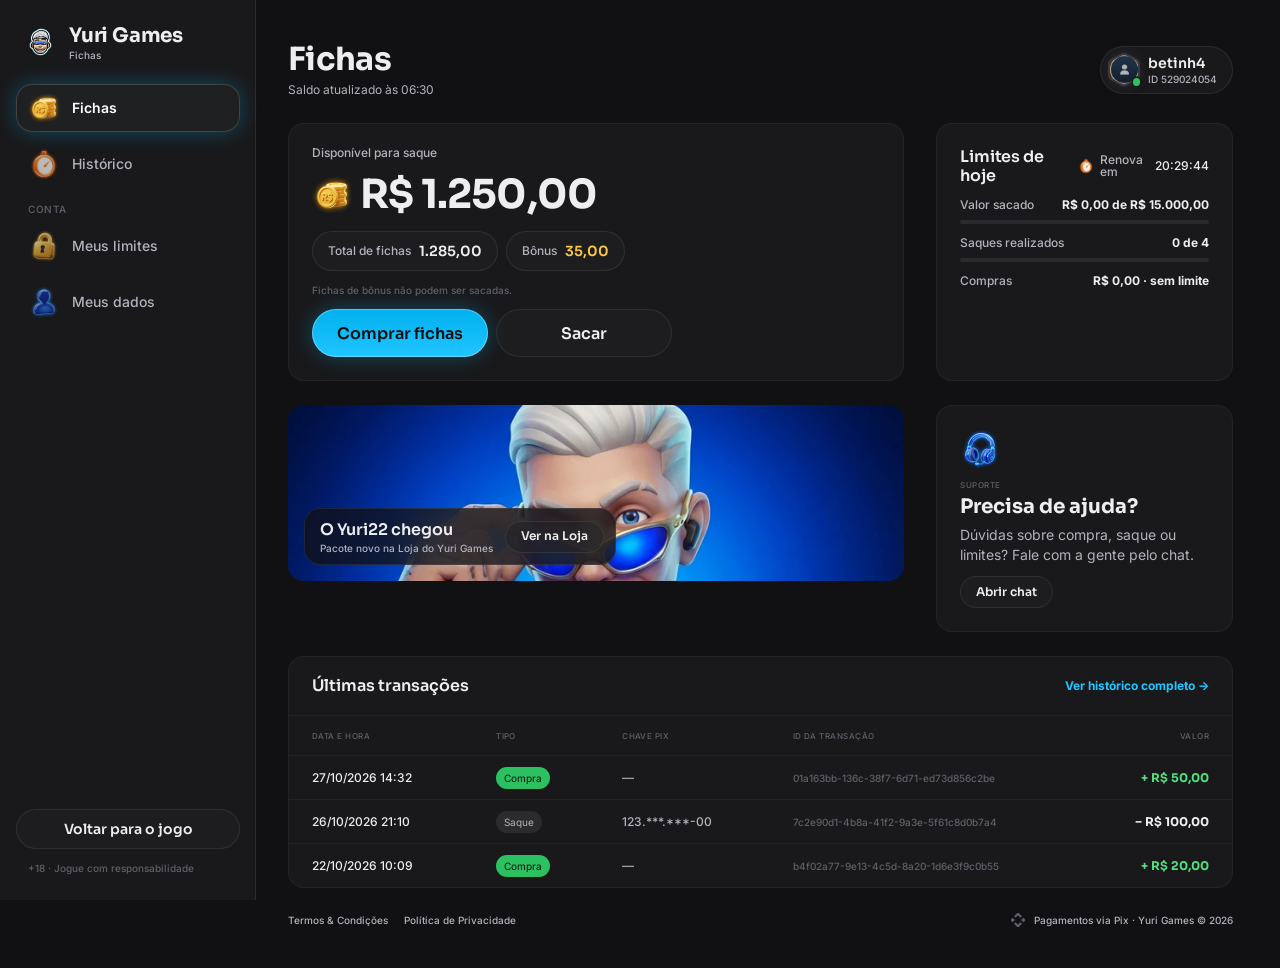
==== fichas/index.html @ 7af2cb3a "Yuri Games · protótipo navegável gerado a partir do EstrelaGames (cores, logo, verso, Yuri22, mesas " ====
<!doctype html>
<html lang="pt-BR">
<head>
<meta charset="utf-8">
<meta name="viewport" content="width=device-width, initial-scale=1, viewport-fit=cover">
<meta name="robots" content="noindex, nofollow">
<meta name="theme-color" content="#111113">
<title>Fichas · Yuri Games</title>
<link rel="icon" href="../assets/ui/logo_icon.webp">
<link rel="preconnect" href="https://fonts.googleapis.com">
<link rel="preconnect" href="https://fonts.gstatic.com" crossorigin>
<link rel="stylesheet" href="https://fonts.googleapis.com/css2?family=Inter:wght@400;500;600;700&family=Sora:wght@600;700;800&display=swap">
<link rel="stylesheet" href="../css/tokens.css?v=20261027h">
<link rel="stylesheet" href="../css/ui.css?v=20261027h">
<link rel="stylesheet" href="fichas.css?v=20261027h">
</head>
<body>
<svg width="0" height="0" style="position:absolute" aria-hidden="true">
  <defs><clipPath id="hexclip" clipPathUnits="objectBoundingBox"><path id="hexpath" d=""/></clipPath></defs>
  <symbol id="i-chev-l-light" viewBox="0 0 320 512"><path d="M20.7 267.3c-6.2-6.2-6.2-16.4 0-22.6l192-192c6.2-6.2 16.4-6.2 22.6 0s6.2 16.4 0 22.6L54.6 256 235.3 436.7c6.2 6.2 6.2 16.4 0 22.6s-16.4 6.2-22.6 0l-192-192z"/></symbol>
  <symbol id="i-x" viewBox="0 0 384 512"><path d="M324.5 411.1c6.2 6.2 16.4 6.2 22.6 0s6.2-16.4 0-22.6L214.6 256 347.1 123.5c6.2-6.2 6.2-16.4 0-22.6s-16.4-6.2-22.6 0L192 233.4 59.5 100.9c-6.2-6.2-16.4-6.2-22.6 0s-6.2 16.4 0 22.6L169.4 256 36.9 388.5c-6.2 6.2-6.2 16.4 0 22.6s16.4 6.2 22.6 0L192 278.6 324.5 411.1z"/></symbol>
  <symbol id="i-check" viewBox="0 0 448 512"><path d="M438.6 105.4c12.5 12.5 12.5 32.8 0 45.3l-256 256c-12.5 12.5-32.8 12.5-45.3 0l-128-128c-12.5-12.5-12.5-32.8 0-45.3s32.8-12.5 45.3 0L160 338.7 393.4 105.4c12.5-12.5 32.8-12.5 45.3 0z"/></symbol>
  <symbol id="i-copy" viewBox="0 0 448 512"><path d="M208 0H332.1c12.7 0 24.9 5.1 33.9 14.1l67.9 67.9c9 9 14.1 21.2 14.1 33.9V336c0 26.5-21.5 48-48 48H208c-26.5 0-48-21.5-48-48V48c0-26.5 21.5-48 48-48zM48 128h80v64H64V448H256V416h64v48c0 26.5-21.5 48-48 48H48c-26.5 0-48-21.5-48-48V176c0-26.5 21.5-48 48-48z"/></symbol>
  <symbol id="i-pix" viewBox="0 0 24 24"><path d="M6.1 6.3 10.1 2.3a2.7 2.7 0 0 1 3.8 0l4 4-2.3 2.3-2.9-2.9a1 1 0 0 0-1.4 0L8.4 8.6 6.1 6.3zm11.8 11.4-4 4a2.7 2.7 0 0 1-3.8 0l-4-4 2.3-2.3 2.9 2.9a1 1 0 0 0 1.4 0l2.9-2.9 2.3 2.3zM2.3 10.1l1.6-1.6L7.4 12l-3.5 3.5-1.6-1.6a2.7 2.7 0 0 1 0-3.8zm19.4 0a2.7 2.7 0 0 1 0 3.8l-1.6 1.6-3.5-3.5 3.5-3.5 1.6 1.6z"/></symbol>
</svg>

<div class="fx">
  <aside class="side" id="side" aria-label="Menu"></aside>
  <div class="main">
    <header class="mtop" id="mtop"></header>
    <main class="page" id="page"></main>
    <footer class="foot" id="foot"></footer>
  </div>
</div>
<div class="veil" id="veil" hidden><section class="drawer" id="drawer" role="dialog" aria-modal="true"></section></div>
<div class="toast" id="toast"><span class="hint-pill" id="toastTxt"></span></div>

<script src="fichas.js?v=20261027h"></script>
</body>
</html>
---- css/tokens.css ----
/* Yuri Games · tokens do DS EstrelaGames (Rjx31bgpOt4m1U8DVKyWtd · modo Yuri Games), valores resolvidos 1:1 */
:root{
  color-scheme: dark;
  /* background */
  --bg-default:#111113; --bg-subtle:#19191b; --bg-strong:#222325; --bg-raised:#292a2e; --bg-inset:#010101; --bg-highlight:#ffffff14; --bg-chrome:#19191b; --bg-divider:#292a2e; --bg-band:#00000052;
  --bga-default-50:#11111380; --bga-default-75:#111113bf; --bga-subtle-50:#19191b80; --bga-subtle-75:#19191bbf;
  --bga-strong-25:#22232540; --bga-strong-50:#22232580; --bga-strong-75:#222325bf;
  --bga-secondary-16:#21c5ff29; --bga-secondary-32:#21c5ff52; --bga-accent-12:#ffc8411f;
  /* border */
  --border-muted:#ffffff14; --border-default:#222325; --border-strong:#393a40; --border-focus:#00b1ef;
  --border-hl-top:#ffffff29; --border-gold-top:#b6e9ffe5; --border-gold-bottom:#00b1ef5c;
  /* text */
  --text-default:#eeeef0; --text-muted:#b2b3bd; --text-link:#21c5ff; --text-subtle:#5f606a; --text-disabled:#46484f;
  --text-brand:#21c5ff; --text-success:#52de7e; --text-error:#ff6b6e; --text-prize:#ffc841;
  --text-on-color:#ffffff; --text-on-color-muted:#ffffffd9; --text-on-color-subtle:#ffffffb2; --text-on-light:#111113;
  /* system */
  --sys-info:#03bcfb; --sys-success:#2cc160; --sys-success-strong:#8cf0a9; --sys-warning:#ffbe2e; --sys-error:#ef4452;
  --sysa-success-25:#2cc16040; --sysa-error-25:#ef445240; --sysa-info-25:#3b74f540;
  --notification-error:#ef4452;
  /* effects */
  --hl-subtle:#ffffff29; --hl:#ffffff52; --hl-strong:#ffffff7a;
  --shadow-faint:#0000001f; --shadow-subtle:#0000003d; --shadow:#00000066; --shadow-strong:#00000080;
  --glow-info:#00b1ef52; --glow-accent:#ffbe2e52; --glow-success:#52de7ea3; --glow-gold:#21c5ff52; --glow-blue:#21c5ff; --glow-red:#ff6b6e;
  /* surfaces */
  --surface-card-top:#19191b; --surface-card-bottom:#111113; --surface-elevated-top:#292a2e; --surface-elevated-bottom:#19191b;
  /* buttons */
  --btn-primary-top:#00b1ef; --btn-primary-bg:#007cb1; --btn-secondary-border:#03bcfb;
  --btn-disabled-top:#292a2e; --btn-disabled-bg:#292a2e; --btn-disabled-text:#46484f;
  /* tabs */
  --tab-default-text:#b2b3bd; --tab-container:#222325; --input-border:#222325;
  --tab-padrao:#00b1ef; --tab-padrao-tint:#00b1ef3d; --tab-rosa:#e93d82; --tab-rosa-tint:#e93d823d;
  /* games */
  --game-truco:#e5484d; --game-paulista:#3b74f5; --game-cacheta:#8752f2; --game-tranca:#2cc160; --game-buraco:#1f9a4a;
  --game-poker:#0fa968; --game-sinuca:#2fa35a; --game-todos:#03bcfb; --game-domino:#14b8a6; --game-dama:#f76b15; --game-xadrez:#5b6cff;
  --game-paulista-tint:#3b74f53d; --game-truco-tint:#e5484d3d; --game-cacheta-tint:#8752f23d; --game-buraco-tint:#1f9a4a3d; --game-poker-tint:#0fa9683d; --game-sinuca-tint:#2fa35a3d;
  /* crew */
  --crew-engenheiro:#4fb3ff; --crew-comandante:#f5c542; --crew-piloto:#ff5a36; --crew-navegador:#e86bff; --crew-explorador:#4dffb8;
  --crew-bar:#ff9f43; --crew-reis:#34d399; --crew-nobru:#3d8bff; --crew-inhui:#ff4fb0;
  /* stake / table */
  --stake-padrao-top:#00547b; --stake-padrao-bottom:#002c43; --stake-iniciante-top:#1f9a4a; --stake-iniciante-bottom:#1f502c;
  --table-card-top:#1f5a4a; --table-card-bottom:#0f2e2a; --table-stake:#ffc841;
  --plus-bg:#52de7e; --plus-icon:#111113;
  /* cards */
  --card-face:#ffffff; --card-border:#9ea2a4; --suit-red:#c72c3d; --suit-black:#141922; --back-top:#006693; --back-bottom:#003856;
  /* seat timer */
  --seat-timer-track:#ffffff1f; --seat-timer:#03bcfb;
  /* type */
  --f-display:"Sora", "Inter", system-ui, sans-serif;
  --f-ui:"Inter", system-ui, -apple-system, sans-serif;
  --f-call:"Industry", "Sora", sans-serif;
  /* marca · Yuri Games (sobrescreve) */
  --back-top:#007cb1; --back-bottom:#081b24; --btn-primary-text:#111113; --btn-primary-bg:#21c5ff; --crew-nobru:#03BCFB; --crew-inhui:#03BCFB;
}
/* estilos de texto do DS */
.t-d3xl{font:700 64px/1.2 var(--f-display);letter-spacing:-.02em}
.t-d2xl{font:700 48px/1.2 var(--f-display);letter-spacing:-.02em}
.t-dxl{font:700 40px/1.2 var(--f-display);letter-spacing:-.02em}
.t-dl{font:700 32px/1.2 var(--f-display);letter-spacing:-.02em}
.t-dm{font:700 24px/1.2 var(--f-display);letter-spacing:-.01em}
.t-ds{font:700 20px/1.2 var(--f-display);letter-spacing:-.01em}
.t-dxs{font:600 16px/1.2 var(--f-display)}
.t-d2xs{font:600 14px/1.2 var(--f-display)}
.t-d3xs{font:600 12px/1.2 var(--f-display)}
.t-hm{font:700 20px/1.2 var(--f-ui)}
.t-ll{font:500 16px/1 var(--f-ui)} .t-lm{font:500 14px/1 var(--f-ui)} .t-ls{font:500 12px/1 var(--f-ui)} .t-lxs{font:500 10px/1 var(--f-ui)} .t-l2xs{font:500 8px/1 var(--f-ui)}
.t-link{font:700 12px/1.5 var(--f-ui)}
.t-p2xl{font:400 20px/1.5 var(--f-ui)} .t-pm{font:400 14px/1.5 var(--f-ui)} .t-ps{font:400 12px/1.5 var(--f-ui)}
---- css/ui.css ----
/* EstrelaGames · base + componentes do DS (Apple Gamer Style · Glass). Medidas 1:1 com o Figma (frame 375). */
*{box-sizing:border-box}
html,body{height:100%;margin:0}
body{background:#05080c;color:var(--text-default);font-family:var(--f-ui);-webkit-font-smoothing:antialiased;overflow:hidden;-webkit-text-size-adjust:100%}
button{font:inherit;color:inherit;border:0;background:none;padding:0;margin:0;cursor:pointer;-webkit-tap-highlight-color:transparent;text-align:inherit}
button:focus-visible,[role="button"]:focus-visible{outline:2px solid var(--border-focus);outline-offset:2px}
/* cards clicáveis são div[role=button]: o WebKit (iPhone) não estica os filhos de um <button> com flex */
[role="button"]{cursor:pointer;-webkit-tap-highlight-color:transparent;-webkit-user-select:none;user-select:none;outline:0}
input{font:inherit;color:inherit;border:0;background:none;outline:0;padding:0;margin:0;min-width:0}
img,video{display:block;max-width:100%;user-select:none;-webkit-user-drag:none}
svg{display:block}
[hidden]{display:none!important}
.ic{flex:none;object-fit:contain;pointer-events:none}

/* ---------- aparelho ---------- */
.stage-wrap{position:fixed;inset:0;display:flex;align-items:center;justify-content:center}
.phone{position:relative;width:375px;height:812px;background:var(--bg-subtle);overflow:hidden;border-radius:48px;box-shadow:0 0 0 10px #0c1016,0 0 0 11px #2a3340,0 40px 80px rgba(0,0,0,.6);transform-origin:center;display:flex;flex-direction:column}
.status{position:relative;flex:none;height:44px;display:flex;align-items:center;justify-content:space-between;padding:0 26px 0 32px;font:600 15px/1 var(--f-ui);background:var(--bg-subtle);z-index:60;pointer-events:none}
.status .island{position:absolute;left:50%;top:10px;width:118px;height:32px;margin-left:-59px;border-radius:20px;background:#000}
.status .icons{display:flex;gap:6px;align-items:center}
.app{position:relative;flex:1;min-height:0;overflow:hidden}
@media (max-width:520px){
  .phone{width:100vw;height:100vh;height:100dvh;border-radius:0;box-shadow:none;transform:none!important}
  .status{display:none}
  .app{padding-top:env(safe-area-inset-top,0px)}
}
.scr{position:absolute;inset:0;display:flex;flex-direction:column;background:var(--bg-subtle);overflow:hidden}
.app>.scr{top:env(safe-area-inset-top,0px)}
@media (min-width:521px){.app>.scr{top:0}}
.scroll{flex:1;min-height:0;overflow-y:auto;overflow-x:hidden;-webkit-overflow-scrolling:touch;scrollbar-width:none;overscroll-behavior:contain}
.scroll::-webkit-scrollbar,.hscroll::-webkit-scrollbar{display:none}
/* linha com rolagem lateral: sem clip, sangra até a borda da tela (regra Oct 26) */
.hscroll{display:flex;overflow-x:auto;overflow-y:visible;scrollbar-width:none;margin:0 -8px;padding:0 8px;scroll-padding:0 8px;-webkit-overflow-scrolling:touch}

/* ---------- ícones 3D ---------- */
.i16{width:16px;height:16px}.i20{width:20px;height:20px}.i24{width:24px;height:24px}.i28{width:28px;height:28px}.i32{width:32px;height:32px}.i36{width:36px;height:36px}.i40{width:40px;height:40px}.i48{width:48px;height:48px}

/* ---------- header-game (Mobile · Glass) ---------- */
.hdr{position:relative;flex:none;height:64px;display:flex;align-items:center;gap:4px;padding:8px 12px;background:var(--bg-subtle);overflow:hidden;z-index:20}
.hdr::before{content:"";position:absolute;left:48px;top:-70px;width:280px;height:140px;border-radius:50%;background:var(--glow-blue);filter:blur(60px);opacity:.15;pointer-events:none}
.hdr .side{position:relative;flex:1;min-width:0;display:flex;align-items:center;gap:4px}
.hdr .logo{width:24px;height:36px;display:grid;place-items:center;flex:none}
.hdr .logo img{width:25px;height:24px}
.cpill{flex:1;min-width:0;height:34px;display:flex;align-items:center;gap:2px;padding:4px;border-radius:999px;background:linear-gradient(90deg,#52de7e1a,#22232506),var(--bga-strong-50);box-shadow:inset 0 0 0 1px var(--border-muted);overflow:hidden}
.cpill.bonus{padding:4px 8px 4px 4px;background:linear-gradient(90deg,#22232506,#ffc8411a),var(--bga-strong-50)}
.cpill .ic{width:24px;height:24px}
.cpill .t{flex:1;min-width:0;display:flex;flex-direction:column;gap:2px;text-align:left}
.cpill .t small{font:500 8px/1 var(--f-ui);color:var(--text-muted)}
.cpill .t b{font:700 12px/10px var(--f-ui);color:var(--text-default);white-space:nowrap;overflow:hidden;text-overflow:ellipsis}
.cpill.bonus .t b{color:var(--text-prize)}
.cpill .plus{width:20px;height:20px;border-radius:10px;background:var(--plus-bg);display:grid;place-items:center;flex:none}
.cpill .plus svg{width:12px;height:12px;fill:var(--plus-icon)}
.hbell{position:relative;width:36px;height:36px;border-radius:18px;background:var(--bga-strong-50);box-shadow:inset 0 0 0 1px var(--border-muted);display:grid;place-items:center;flex:none}
.hbell .ic{width:28px;height:28px}
.hbell i{position:absolute;left:28px;top:0;width:8px;height:8px;border-radius:50%;background:var(--notification-error)}
.hbell i[hidden]{display:none}

/* ---------- header-avatar (hexágono com borda da tripulação) ---------- */
.hav{position:relative;display:inline-block;flex:none;width:var(--w,44px);height:var(--h,48px)}
.hav .gl{position:absolute;left:-4.5%;top:0;width:109%;aspect-ratio:1;border-radius:50%;background:var(--cc);filter:blur(calc(var(--w,44px) * .16));opacity:.45;pointer-events:none}
.hav .hx{position:absolute;inset:0;-webkit-clip-path:url(#hexclip);clip-path:url(#hexclip);background:var(--cc)}
.hav .hx img{position:absolute;inset:2px;width:calc(100% - 4px);height:calc(100% - 4px);object-fit:cover;object-position:center top;-webkit-clip-path:url(#hexclip);clip-path:url(#hexclip);background:var(--bg-raised)}
.hav .on{position:absolute;left:77%;top:75%;width:23%;aspect-ratio:1;border-radius:50%;background:var(--sys-success);box-shadow:0 0 0 1.5px var(--bg-subtle)}
.hav.xs{--w:24px;--h:26px}.hav.s{--w:32px;--h:35px}.hav.m{--w:44px;--h:48px}.hav.l{--w:56px;--h:60px}
.hav.xs .hx img,.hav.s .hx img{inset:1.5px;width:calc(100% - 3px);height:calc(100% - 3px)}
.hav.empty{height:var(--w)}
.hav.empty .av0{position:absolute;inset:4.5%;width:91%;height:91%}
.hav.empty .add{position:absolute;left:63.6%;top:63.6%;width:27.3%;height:27.3%;border-radius:50%;background:var(--plus-bg);box-shadow:0 0 0 1.2px var(--bg-subtle);display:grid;place-items:center}
.hav.empty .add svg{width:58%;height:58%;fill:var(--plus-icon)}

/* ---------- avatar circular (avatar-estrela-games) ---------- */
.av{position:relative;display:inline-block;vertical-align:middle;flex:none;width:var(--s,48px);height:var(--s,48px);border-radius:50%;background:linear-gradient(180deg,var(--surface-elevated-top),var(--surface-elevated-bottom));box-shadow:inset 0 0 0 var(--bw,2px) #ffffff29}
.av img{position:absolute;inset:var(--bw,2px);width:calc(100% - 2*var(--bw,2px));height:calc(100% - 2*var(--bw,2px));border-radius:50%;object-fit:cover;object-position:center top}
.av.s{--s:32px;--bw:1px}.av.m{--s:48px;--bw:2px}.av.l{--s:80px;--bw:3px}.av.xl{--s:120px;--bw:4px}
.av .lvl{position:absolute;left:50%;bottom:-4px;transform:translateX(-50%);padding:1px 6px;border-radius:999px;background:var(--bg-raised);box-shadow:0 0 0 2px var(--bg-default);font:600 12px/14px var(--f-display);white-space:nowrap}
.av.empty .ph{position:absolute;inset:25%;width:50%;height:50%;fill:#ffffff52}
.av .addb{position:absolute;left:63.3%;top:63.3%;width:36.7%;height:36.7%;border-radius:50%;background:var(--plus-bg);display:grid;place-items:center;box-shadow:0 0 0 3px var(--bg-subtle)}
.av .addb svg{width:50%;height:50%;fill:#fff}

/* ---------- navbar-glass ---------- */
.nav{position:absolute;left:16px;right:16px;bottom:calc(12px + env(safe-area-inset-bottom,0px));height:64px;display:flex;align-items:stretch;padding:4px;border-radius:24px;background:var(--bga-strong-75);box-shadow:inset 0 0 0 1px var(--border-muted);-webkit-backdrop-filter:blur(24px);backdrop-filter:blur(24px);z-index:30}
.nav>button{position:relative;flex:1;min-width:0;display:flex;flex-direction:column;align-items:center;justify-content:center;border-radius:20px}
.nav>button .ic{width:32px;height:32px;opacity:.75}
.nav>button>span{font:500 10px/1 var(--f-ui);color:var(--text-subtle);white-space:nowrap}
.nav>button.on{flex:none;width:104px;justify-content:flex-end;gap:2px;padding-bottom:6px;background:var(--bga-secondary-16);box-shadow:inset 0 0 0 1px var(--hl-subtle),0 0 20px var(--glow-info)}
.nav>button.on .ic{position:absolute;left:28px;top:-14px;width:48px;height:48px;opacity:1}
.nav>button.on .lr{width:100%;display:flex;align-items:center;justify-content:space-between;padding:0 8px}
.nav>button.on .lr span{font:500 10px/1 var(--f-ui);color:var(--text-on-color)}
.nav .lr i{width:16px;height:16px;display:grid;place-items:center}
.nav .lr svg{width:10px;height:16px;fill:var(--text-on-color)}

/* ---------- game-block ---------- */
.gb{position:relative;flex:none;width:72px;height:64px;border-radius:16px;display:flex;flex-direction:column;align-items:center;justify-content:center;padding:4px 0;background:var(--tab-container);box-shadow:inset 0 0 0 1px var(--hl);font:500 10px/1 var(--f-ui);color:var(--text-on-color);white-space:nowrap}
.gb .ic{width:40px;height:40px}
.gb.on{justify-content:flex-end;padding:0 0 6px;background:var(--gc);box-shadow:0 4px 12px var(--gs,transparent)}
.gb.on .ic{position:absolute;left:50%;top:-12px;width:60px;height:60px;margin-left:-30px}
.gb .lk{position:absolute;right:4px;top:4px;width:14px;height:14px;opacity:.8}
.gb.on .lk{display:none}
.games-row{gap:8px;padding-top:12px;margin-top:-12px}
.games-row .gb{width:72px}

/* ---------- tabs ---------- */
.tabs{display:flex;gap:2px;height:44px;padding:4px;border-radius:12px;background:var(--bg-raised);box-shadow:inset 0 0 0 1px var(--input-border)}
.tabs>button{position:relative;flex:1;min-width:0;height:34px;border-radius:8px;display:flex;align-items:center;justify-content:center;padding:8px 16px;font:500 12px/1 var(--f-ui);color:var(--tab-default-text);white-space:nowrap}
.tabs>button.on{background:var(--tc-tint);font:700 12px/18px var(--f-ui);color:var(--text-default)}
.tabs>button.on::after{content:"";position:absolute;left:50%;bottom:0;width:24px;height:3px;margin-left:-12px;border-radius:2px;background:var(--tc);box-shadow:0 0 8px var(--tc)}
.tabs>button .lk{font:500 9px/1 var(--f-ui);margin-left:4px;opacity:.7}
.tabs{--tc:var(--tab-padrao);--tc-tint:var(--tab-padrao-tint)}
.tabs.t-azul{--tc:var(--game-paulista);--tc-tint:var(--game-paulista-tint)}
.tabs.t-vermelha{--tc:var(--game-truco);--tc-tint:var(--game-truco-tint)}
.tabs.t-roxa{--tc:var(--game-cacheta);--tc-tint:var(--game-cacheta-tint)}
.tabs.t-verde{--tc:var(--game-buraco);--tc-tint:var(--game-buraco-tint)}
.tabs.t-rosa{--tc:var(--tab-rosa);--tc-tint:var(--tab-rosa-tint)}

/* ---------- button-glass ---------- */
.btn{display:inline-flex;align-items:center;justify-content:center;gap:8px;white-space:nowrap;transition:transform .12s,filter .12s;flex:none}
.btn:active{transform:scale(.97)}
.btn.l{height:48px;padding:0 24px;border-radius:24px;font:600 16px/1.2 var(--f-display)}
.btn.m{height:40px;padding:0 20px;border-radius:20px;font:600 14px/1.2 var(--f-display)}
.btn.s{height:32px;padding:0 16px;border-radius:16px;font:600 12px/1.2 var(--f-display)}
.btn.xl{height:56px;padding:0 24px;border-radius:28px;font:600 16px/1.2 var(--f-display)}
.btn.m44{height:44px;border-radius:22px}
.btn.pri{background:linear-gradient(180deg,var(--btn-primary-top),var(--btn-primary-bg));box-shadow:inset 0 0 0 1px var(--hl),0 0 20px var(--glow-info);color:var(--btn-primary-text)}
.btn.sec{background:var(--bga-strong-50);box-shadow:inset 0 0 0 1px var(--border-muted);color:var(--text-default)}
.btn:disabled,.btn.dis{background:var(--btn-disabled-bg);box-shadow:none;color:var(--btn-disabled-text);pointer-events:none}
.btn.danger-txt{background:none;box-shadow:none;color:var(--text-error);font:500 14px/1 var(--f-ui)}
.btn.fill{flex:1;min-width:0}
.btn.wide{width:100%}
.btn .ic{width:20px;height:20px}

/* ---------- button-icon ---------- */
.bicon{width:40px;height:40px;border-radius:20px;display:grid;place-items:center;flex:none;background:var(--bga-strong-50);box-shadow:inset 0 0 0 1px var(--border-muted)}
.bicon .ic{width:24px;height:24px}
.bicon.s{width:32px;height:32px;border-radius:16px}.bicon.s .ic{width:20px;height:20px}
.bicon svg{width:14px;height:14px;fill:var(--text-default)}
.bicon.s28{width:28px;height:28px;border-radius:14px}.bicon.s28 svg{width:16px;height:16px}

/* ---------- tag ---------- */
.tag{display:inline-flex;align-items:center;gap:4px;padding:2px 8px;border-radius:999px;font:400 12px/18px var(--f-ui);white-space:nowrap;flex:none}
.tag.neutral{background:#ffffff14;color:var(--text-muted)}
.tag.gold{padding:3px 8px;background:#21c5ff29;color:#fff;box-shadow:inset 0 0 0 1px #b6e9ff8c}
.tag.success{background:var(--sys-success);color:var(--bg-default)}
.tag.danger{background:var(--sys-error);color:var(--text-default)}
.tag.info{background:var(--sys-info);color:var(--text-default)}
.tag.live{background:var(--sys-error);color:var(--text-default)}
.tag.beginner{background:var(--game-buraco);color:var(--text-default)}

/* ---------- section-title ---------- */
.stitle{display:flex;align-items:center;justify-content:space-between;gap:16px}
.stitle .tx{flex:1;min-width:0;display:flex;flex-direction:column;gap:2px}
.stitle b{font:700 20px/1.2 var(--f-display);letter-spacing:-.01em}
.stitle small{font:500 12px/1 var(--f-ui);color:var(--text-muted)}
.trow{display:flex;align-items:center;justify-content:space-between;gap:8px}
.trow b{font:600 14px/1.2 var(--f-display)}
.trow small{font:500 10px/1 var(--f-ui);color:var(--text-subtle)}

/* ---------- page-top ---------- */
.ptop{flex:none;display:flex;align-items:center;justify-content:space-between;gap:8px;padding:8px;min-height:45px}
.ptop .l{display:flex;align-items:center;gap:8px;min-width:0}
.ptop .back{width:28px;height:28px;border-radius:14px;display:grid;place-items:center;background:var(--bga-strong-50);box-shadow:inset 0 0 0 1px var(--border-muted);flex:none}
.ptop .back svg{width:10px;height:16px;fill:var(--text-default)}
.ptop .tx{display:flex;flex-direction:column;min-width:0}
.ptop .tx b{font:600 16px/1.2 var(--f-display);white-space:nowrap;overflow:hidden;text-overflow:ellipsis}
.ptop .tx small{display:flex;align-items:center;gap:4px;font:500 10px/1 var(--f-ui);color:var(--text-muted)}
.ptop .tx small i{width:6px;height:6px;border-radius:50%;background:var(--sys-success)}

/* ---------- input-search / input ---------- */
.search{display:flex;align-items:center;gap:8px;height:40px;padding:0 16px 0 12px;border-radius:20px;background:var(--bga-strong-50);box-shadow:inset 0 0 0 1px var(--border-muted)}
.search svg{width:16px;height:16px;fill:var(--text-muted);flex:none}
.search input{flex:1;font:500 12px/1 var(--f-ui);color:var(--text-default)}
.search input::placeholder{color:var(--text-muted)}
.field{display:flex;flex-direction:column;gap:8px}
.field>label{font:500 14px/1 var(--f-ui);color:var(--text-default)}
.field .box{display:flex;align-items:center;gap:8px;height:40px;padding:8px 12px;border-radius:12px;background:var(--bga-strong-50);box-shadow:inset 0 0 0 1px var(--border-muted)}
.field .box:focus-within{box-shadow:inset 0 0 0 1px var(--border-focus)}
.field .box input{flex:1;font:400 14px/1.5 var(--f-ui);color:var(--text-default)}
.field .box input::placeholder{color:var(--text-disabled)}
.field .box button svg{width:20px;height:20px;fill:var(--text-muted)}

/* ---------- otp ---------- */
.otp{display:flex;gap:8px;justify-content:center}
.otp .bx{width:48px;height:56px;border-radius:12px;background:#ffffff14;display:grid;place-items:center;font:700 24px/1.2 var(--f-display);color:var(--text-default);box-shadow:inset 0 0 0 1px var(--border-muted)}
.otp .bx.act{background:#ffffff1f;box-shadow:inset 0 0 0 2px var(--border-focus),0 0 12px var(--glow-info)}
.otp .bx.act::after{content:"";width:2px;height:24px;background:var(--border-focus);animation:blink 1s steps(1) infinite}
@keyframes blink{50%{opacity:0}}
.otp-in{position:absolute;opacity:0;pointer-events:none;width:1px;height:1px}

/* ---------- progress ---------- */
.prog{height:4px;border-radius:999px;background:#ffffff1f;overflow:hidden;flex:1}
.prog i{display:block;height:100%;border-radius:inherit;background:var(--tab-padrao);transition:width .3s}

/* ---------- stake-pill ---------- */
.stakes{position:relative;height:128px;overflow:hidden;margin:0 -8px}
.stakes .track{position:absolute;top:8px;left:50%;transform:translateX(-50%);display:flex;align-items:center;gap:8px;height:112px}
.sp{position:relative;flex:none;display:flex;flex-direction:column;border-radius:16px;padding:4px 4px 0;background:linear-gradient(180deg,var(--surface-elevated-top),var(--surface-card-bottom));box-shadow:inset 0 0 0 1px #ffffff29,0 16px 40px var(--shadow);transition:width .25s,height .25s}
.sp .st{position:relative;flex:1;align-self:stretch;border-radius:12px;display:flex;flex-direction:column;align-items:center;justify-content:center;gap:4px;background:linear-gradient(180deg,var(--stake-padrao-top),var(--stake-padrao-bottom));box-shadow:inset 0 0 0 1px var(--hl-subtle),inset 0 2px 8px var(--shadow)}
.sp .v{display:flex;align-items:center;gap:4px;font:600 14px/1.2 var(--f-display);white-space:nowrap}
.sp .v .ic{width:14px;height:14px}
.sp .q{position:absolute;top:4px;right:4px;display:flex;align-items:center;gap:3px;padding:2px 5px;border-radius:8px;background:var(--bga-strong-50);font:500 8px/1 var(--f-ui);white-space:nowrap}
.sp .q::before{content:"";width:5px;height:5px;border-radius:50%;background:var(--sys-success)}
.sp .tg{padding:2px 6px;border-radius:6px;background:var(--bga-strong-50);font:500 8px/1 var(--f-ui);color:var(--text-success)}
.sp .ft{flex:none;display:flex;align-items:center;justify-content:center;gap:3px;padding:4px 0 5px;white-space:nowrap}
.sp .ft small{font:500 8px/1 var(--f-ui);color:var(--text-muted)}
.sp .ft b{font:500 8px/1 var(--f-ui)}
.sp.ini .st{background:linear-gradient(180deg,var(--stake-iniciante-top),var(--stake-iniciante-bottom))}
.sp.S{width:68px;height:68px;padding:4px}
.sp.S .q,.sp.S .ft,.sp.S .tg{display:none}
.sp.M{width:88px;height:88px}
.sp.M .v{font:600 16px/1.2 var(--f-display)} .sp.M .v .ic{width:18px;height:18px}
.sp.L{width:112px;height:112px}
.sp.L .v{font:700 20px/1.2 var(--f-display);letter-spacing:-.01em} .sp.L .v .ic{width:24px;height:24px}
.sp.L .ft b{font:500 10px/1 var(--f-ui)}
.sp.on{box-shadow:inset 0 0 0 2px var(--btn-secondary-border),0 0 20px var(--glow-info)}
.sp.on .st{background:linear-gradient(180deg,var(--btn-primary-top),var(--btn-primary-bg))}
.sp.on.ini .st{background:linear-gradient(180deg,var(--stake-iniciante-top),var(--stake-iniciante-bottom))}
.stake-grid{display:grid;grid-template-columns:repeat(3,minmax(0,1fr));gap:12px}
.stake-grid .sp{width:auto;height:88px}

/* ---------- table-glass (mesa aberta) ---------- */
.tg-row{display:grid;grid-template-columns:repeat(2,minmax(0,1fr));gap:16px 8px}
.tgl{position:relative;height:92px;border-radius:46px;padding:4px;display:flex;background:linear-gradient(180deg,var(--surface-elevated-top),var(--surface-card-bottom));box-shadow:inset 0 0 0 1px #ffffff29,0 16px 40px var(--shadow);text-align:left}
.tgl .felt{flex:1;align-self:stretch;min-width:0;display:flex;align-items:center;padding:10px 12px 6px 70px;border-radius:41px;background:linear-gradient(180deg,var(--table-card-top),var(--table-card-bottom));box-shadow:inset 0 0 0 1px var(--hl-subtle),inset 0 2px 8px var(--shadow)}
.tgl .vals{display:flex;flex-direction:column;gap:4px;min-width:0}
.tgl .vals b{font:600 14px/1.2 var(--f-display);color:var(--table-stake);white-space:nowrap}
.tgl .vals small{font:500 10px/1 var(--f-ui);color:#ffffffb2;white-space:nowrap}
.tgl .seats{display:flex;align-items:center;gap:2px;height:20px}
.tgl .seats .pl{display:flex}
.tgl .seats .pl span{width:20px;height:20px;border-radius:10px;overflow:hidden;background:var(--cc);margin-right:-6px;box-shadow:0 0 0 1px var(--table-card-bottom)}
.tgl .seats .pl span img{width:100%;height:100%;object-fit:cover;object-position:center top}
.tgl .seats em{font:600 12px/14px var(--f-display);font-style:normal;margin-left:8px}
.tgl .tab{position:absolute;left:50%;top:-8px;transform:translateX(-50%);padding:2px 8px;border-radius:8px;background:var(--surface-elevated-top);box-shadow:inset 0 0 0 1px var(--border-muted);font:500 10px/12px var(--f-ui);color:var(--text-subtle);white-space:nowrap}
.tgl .deck{position:absolute;left:14px;top:25px;width:52px;height:52px}
.tgl.locked .felt>*{opacity:.55}
.tgl.pool{border-radius:16px}
.tgl.pool .felt{border-radius:12px;position:relative;overflow:hidden;background:linear-gradient(180deg,#2fa35a,#145c32)}
.tgl.pool .felt::before{content:"";position:absolute;left:30%;top:0;bottom:0;border-left:1px solid #ffffff29}
.tgl.pool .pk{position:absolute;width:10px;height:10px;border-radius:50%;background:#000000b2;box-shadow:inset 0 0 0 1px #ffffff1f}

/* ---------- action-tile ---------- */
.atile{width:80px;height:64px;border-radius:16px;display:flex;flex-direction:column;align-items:center;justify-content:center;background:var(--bga-strong-50);box-shadow:inset 0 0 0 1px var(--border-muted);font:600 14px/1.2 var(--f-display);flex:none}
.atile .ic{width:28px;height:28px}

/* ---------- bottom sheet (sheet glass) ---------- */
.veil{position:absolute;inset:0;z-index:50;background:var(--bga-default-75);display:flex;align-items:flex-end;animation:fade .2s both}
.bsheet{position:relative;width:100%;max-height:calc(100% - 24px);display:flex;flex-direction:column;align-items:stretch;gap:12px;padding:8px 12px calc(24px + env(safe-area-inset-bottom,0px));border-radius:24px 24px 0 0;background:var(--bg-subtle);box-shadow:inset 0 1px 0 var(--hl-subtle),0 16px 40px var(--shadow);animation:up .28s cubic-bezier(.2,.9,.3,1) both;overflow:hidden}
.bsheet.g16{gap:16px}
.bsheet .handle{width:36px;height:4px;border-radius:2px;background:var(--border-muted);align-self:center;flex:none}
.bsheet .scroll{margin:0 -12px;padding:0 12px}
.sh-h{display:flex;align-items:center;gap:12px;flex:none}
.sh-h>.ic{width:36px;height:36px}
.sh-h .tx{flex:1;min-width:0;display:flex;flex-direction:column;gap:2px}
.sh-h .tx b{font:600 16px/1.2 var(--f-display)}
.sh-h .tx small{font:500 10px/1.2 var(--f-ui);color:var(--text-subtle)}
.sh-h .tx small.ok{display:flex;align-items:center;gap:6px;color:var(--sys-success)}
.sh-h .tx small.ok::before{content:"";width:8px;height:8px;border-radius:50%;background:var(--sys-success)}
.xbtn{width:32px;height:32px;border-radius:16px;display:grid;place-items:center;background:var(--bga-strong-50);box-shadow:inset 0 0 0 1px var(--border-muted);flex:none}
.xbtn svg{width:14px;height:14px;fill:var(--text-default)}
@keyframes up{from{transform:translateY(100%)}to{transform:none}}
@keyframes fade{from{opacity:0}}
@keyframes pop{from{transform:scale(.3);opacity:0}}

/* ---------- hint (pílula) / toast ---------- */
.hint-pill{display:inline-flex;align-items:center;gap:4px;padding:4px 12px;border-radius:999px;background:var(--bga-strong-75);box-shadow:inset 0 0 0 1px var(--hl-subtle);font:500 10px/1.2 var(--f-ui);color:var(--text-default);white-space:nowrap;-webkit-backdrop-filter:blur(12px);backdrop-filter:blur(12px)}
.toast{position:absolute;left:50%;top:72px;transform:translate(-50%,-8px);opacity:0;transition:opacity .2s,transform .2s;z-index:90;pointer-events:none;max-width:calc(100% - 32px)}
.toast .hint-pill{font-size:11px;padding:6px 14px;white-space:normal;text-align:center}
.toast.show{opacity:1;transform:translate(-50%,0)}

/* ---------- list / cells ---------- */
.cell{display:flex;flex-direction:column;gap:2px;padding:8px;border-radius:12px;background:var(--bga-strong-50);box-shadow:inset 0 0 0 1px var(--border-muted);min-width:0;flex:1}
.cell small{font:500 10px/1 var(--f-ui);color:var(--text-subtle)}
.cell b{font:600 14px/1.2 var(--f-display);white-space:nowrap}
.card-raised{border-radius:16px;background:var(--bg-raised)}
.muted{color:var(--text-muted)}.subtle{color:var(--text-subtle)}.prize{color:var(--text-prize)}.ok{color:var(--text-success)}.err{color:var(--text-error)}

@media (prefers-reduced-motion: reduce){*,*::before,*::after{animation-duration:.01ms!important;animation-iteration-count:1!important;transition-duration:.01ms!important}}
---- fichas/fichas.css ----
/* Yuri Games · Fichas (página fora do app). Usa os tokens e componentes do app (../css/tokens.css + ui.css: .btn, .tabs, .tag, .field, .xbtn, .hav, .toast).
   Celular (Figma W01–W09, 375): header + abas + cartões empilhados, comprar/sacar em tela cheia.
   Computador ≥ 1024 (Figma DW01–DW09, 1920): menu 256 à esquerda, conteúdo 1312 (grade 864 + 416, gap 32), comprar/sacar num drawer de 480. */
html,body{height:auto;min-height:100%}
html{scrollbar-gutter:stable}
body{overflow:auto;background:var(--bg-default)}
body.lock{overflow:hidden}
a{color:inherit;text-decoration:none}
.od{display:none}
.fx{min-height:100vh;display:flex}
.main{flex:1;min-width:0;display:flex;flex-direction:column}
.ic{width:24px;height:24px}

/* ---------- celular: header + abas ---------- */
.side{display:none}
.mtop{position:sticky;top:0;z-index:20;display:flex;flex-direction:column;background:var(--bg-default);padding-top:env(safe-area-inset-top,0px)}
.mtop .row{display:flex;align-items:center;gap:12px;height:60px;padding:0 16px 0 12px;box-shadow:inset 0 -1px 0 var(--border-muted)}
.bk{width:32px;height:32px;border-radius:16px;display:grid;place-items:center;flex:none;background:var(--bga-strong-50);box-shadow:inset 0 0 0 1px var(--border-muted)}
.bk svg{width:10px;height:16px;fill:var(--text-brand)}
.brand{flex:1;min-width:0;display:flex;align-items:center;gap:12px}
.brand img{width:33px;height:32px}
.brand span{display:flex;flex-direction:column;gap:2px}
.brand b{font:700 20px/1.2 var(--f-display);letter-spacing:-.01em}
.brand small{font:500 10px/1 var(--f-ui);color:var(--text-muted)}
.mtop .tabs{margin:12px 12px 0}
.mtop .tabs>button{height:36px}

.page{display:flex;flex-direction:column;gap:12px;padding:12px 12px 0}
.ptitle{display:none}
.ptitle.mob{display:flex;padding:8px 4px 0}
.ptitle .tx{display:flex;flex-direction:column;gap:4px}
.ptitle h1{margin:0;font:700 20px/1.2 var(--f-display);letter-spacing:-.01em}
.ptitle .tx small{font:400 12px/1.4 var(--f-ui);color:var(--text-muted)}
.ptitle .r{display:none}

.card{display:flex;flex-direction:column;gap:16px;padding:16px;border-radius:16px;background:var(--bg-subtle);box-shadow:inset 0 0 0 1px var(--border-default)}
.grid,.col{display:flex;flex-direction:column;gap:12px}

/* saldo */
.bal{gap:12px}
.bal .lbl{font:500 12px/1 var(--f-ui);color:var(--text-muted)}
.amt{display:flex;align-items:center;gap:8px}
.amt .ic{width:32px;height:32px}
.amt b{font:700 32px/1.2 var(--f-display);letter-spacing:-.02em}
.chips{display:flex;flex-wrap:wrap;gap:8px}
.chip{display:inline-flex;align-items:center;gap:8px;height:40px;padding:0 16px;border-radius:20px;background:var(--bga-strong-50);box-shadow:inset 0 0 0 1px var(--border-muted)}
.chip small{font:500 12px/1 var(--f-ui);color:var(--text-muted)}
.chip b{font:600 14px/1.2 var(--f-display)}
.prize{color:var(--text-prize)}
.bal .bnote{font:500 10px/1.4 var(--f-ui);color:var(--text-subtle)}
.acts{display:grid;grid-template-columns:repeat(2,minmax(0,1fr));gap:8px}
.acts .btn{width:100%}

/* limites */
.lim{gap:12px}
.lh{display:flex;align-items:center;justify-content:space-between;gap:8px}
.lh>b{font:700 20px/1.2 var(--f-display);letter-spacing:-.01em}
.renew{display:flex;align-items:center;gap:6px}
.renew .ic{width:16px;height:16px}
.renew small{font:500 12px/1 var(--f-ui);color:var(--text-muted)}
.renew b{font:500 12px/1 var(--f-ui)}
.lrow{display:flex;align-items:center;justify-content:space-between;gap:8px;font:500 14px/1.2 var(--f-ui);color:var(--text-muted)}
.lrow b{font:700 14px/1.2 var(--f-ui);color:var(--text-default);text-align:right}
.lbar{display:block;height:4px;margin-top:-4px;border-radius:2px;background:var(--bg-raised);overflow:hidden}
.lbar i{display:block;height:100%;border-radius:2px;background:var(--tab-padrao)}

/* banner da Loja */
.banner{position:relative;height:168px;border-radius:16px;overflow:hidden;box-shadow:inset 0 0 0 1px var(--border-default)}
.banner>img{width:100%;height:100%;object-fit:cover;object-position:center 30%}
.banner .gl{position:absolute;left:12px;right:12px;bottom:12px;display:flex;align-items:center;gap:12px;padding:12px 12px 12px 16px;border-radius:16px;background:var(--bga-default-75);-webkit-backdrop-filter:blur(24px);backdrop-filter:blur(24px);box-shadow:inset 0 0 0 1px var(--border-muted)}
.banner .gl>span{flex:1;min-width:0;display:flex;flex-direction:column;gap:4px}
.banner .gl b{font:600 14px/1.2 var(--f-display);white-space:nowrap;overflow:hidden;text-overflow:ellipsis}
.banner .gl small{font:500 10px/1 var(--f-ui);color:var(--text-muted)}

/* suporte */
.help{flex-direction:row;align-items:center;gap:12px}
.help>.ic{width:40px;height:40px}
.help .tx{flex:1;min-width:0;display:flex;flex-direction:column;gap:2px}
.help .k{display:none}
.help .tx b{font:600 16px/1.2 var(--f-display)}
.help .tx>span{font:500 12px/1.3 var(--f-ui);color:var(--text-muted)}

/* transações */
.txs{padding:0;gap:0;overflow:hidden}
.th{display:flex;align-items:center;justify-content:space-between;padding:16px;box-shadow:inset 0 -1px 0 var(--border-default)}
.th b{font:600 16px/1.2 var(--f-display)}
.th a{font:700 12px/1.5 var(--f-ui);color:var(--text-link)}
.tbl{display:none}
.tlist{display:flex;flex-direction:column}
.trow{display:flex;align-items:center;justify-content:space-between;gap:12px;padding:16px;box-shadow:inset 0 -1px 0 var(--border-default)}
.trow:last-child{box-shadow:none}
.trow span{display:flex;flex-direction:column;gap:6px}
.trow .l{align-items:flex-start}
.trow .r{align-items:flex-end;text-align:right}
.trow small{font:500 12px/1 var(--f-ui);color:var(--text-muted)}
.trow .r small{font-size:10px;color:var(--text-subtle)}
.trow b{font:700 14px/1.2 var(--f-display)}
.ok{color:var(--text-success)!important}
.tag{font-size:12px;padding:3px 10px}

/* histórico: no celular cada bloco é um cartão */
.hist{background:none;box-shadow:none;padding:0;gap:12px}
.hbar{display:flex;flex-direction:column;gap:12px}
.hbar .tabs>button{height:36px}
.flt{display:flex;gap:8px}
.fbtn,.search{display:flex;align-items:center;gap:8px;height:40px;padding:0 12px;border-radius:12px;background:var(--bg-subtle);box-shadow:inset 0 0 0 1px var(--border-default);font:500 14px/1 var(--f-ui)}
.fbtn{flex:none}
.fbtn .ic,.search .ic{width:20px;height:20px}
.search{flex:1;min-width:0}
.search input{flex:1;font:400 14px/1.5 var(--f-ui)}
.search input::placeholder{color:var(--text-muted)}
.sum{display:grid;grid-template-columns:repeat(3,minmax(0,1fr));gap:8px;padding:16px;border-radius:16px;background:var(--bg-subtle);box-shadow:inset 0 0 0 1px var(--border-default)}
.sum div{display:flex;flex-direction:column;gap:6px}
.sum small{font:500 10px/1 var(--f-ui);color:var(--text-subtle);text-transform:uppercase;letter-spacing:.04em}
.sum div:last-child{text-align:right}
.sum b{font:700 20px/1.2 var(--f-display);letter-spacing:-.01em}
.hl{display:flex;flex-direction:column;border-radius:16px;background:var(--bg-subtle);box-shadow:inset 0 0 0 1px var(--border-default);overflow:hidden}
.hl .trow{box-shadow:inset 0 -1px 0 var(--border-default)}
.pag{padding:16px;text-align:center;font:500 10px/1 var(--f-ui);color:var(--text-subtle)}
.empty{margin:0;padding:32px 16px;text-align:center;font:500 14px/1.4 var(--f-ui);color:var(--text-muted)}

/* dados + avisos */
.dados{gap:0;padding:4px 16px}
.dados div{display:flex;flex-direction:column;gap:6px;padding:12px 0;box-shadow:inset 0 -1px 0 var(--border-default)}
.dados div:last-child{box-shadow:none}
.dados small{font:500 12px/1 var(--f-ui);color:var(--text-muted)}
.dados b{font:500 16px/1.2 var(--f-ui)}
.tip{margin:0;padding:12px;border-radius:12px;background:var(--bg-subtle);box-shadow:inset 0 0 0 1px var(--border-default);font:500 12px/1.4 var(--f-ui);color:var(--text-muted)}

/* rodapé */
.foot{display:flex;flex-direction:column;align-items:center;gap:12px;padding:24px 16px calc(24px + env(safe-area-inset-bottom,0px));font:500 10px/1 var(--f-ui);color:var(--text-subtle)}
.foot .lk{display:flex;gap:16px}
.foot .lk a{color:var(--text-muted)}
.foot .pix{display:flex;align-items:center;gap:8px;color:var(--text-muted)}
.foot .pix svg{width:16px;height:16px;fill:var(--text-subtle)}

/* ---------- comprar / sacar ---------- */
.veil{position:fixed;inset:0;z-index:60;background:var(--bga-default-75);animation:fade .2s both}
.drawer{position:absolute;inset:0;display:flex;flex-direction:column;background:var(--bg-default);overflow-y:auto;animation:dIn .22s ease-out both}
@keyframes fade{from{opacity:0}}
@keyframes dIn{from{transform:translateY(16px);opacity:0}}
.dh{position:sticky;top:0;z-index:2;display:flex;align-items:center;justify-content:space-between;padding:calc(16px + env(safe-area-inset-top,0px)) 16px 16px;background:var(--bg-subtle);box-shadow:inset 0 -1px 0 var(--border-muted)}
.dh b{font:700 20px/1.2 var(--f-display);letter-spacing:-.01em}
.xbtn svg{fill:var(--text-brand)}
.steps{display:flex;align-items:center;gap:8px;margin:0;padding:16px;list-style:none}
.steps>b{flex:1;min-width:8px;height:1px;background:var(--border-default)}
.steps li{display:flex;align-items:center;gap:8px;font:500 12px/1 var(--f-ui);color:var(--text-muted);white-space:nowrap}
.steps i{width:24px;height:24px;border-radius:12px;display:grid;place-items:center;font:500 10px/1 var(--f-ui);font-style:normal;background:var(--bga-strong-50);box-shadow:inset 0 0 0 1.5px var(--border-strong)}
.steps i svg{width:10px;height:10px;fill:var(--text-default)}
.steps li.on{color:var(--text-default)}
.steps li.on i,.steps li.done i{box-shadow:inset 0 0 0 1.5px var(--btn-secondary-border),0 0 8px var(--glow-info)}
.db{display:flex;flex-direction:column;gap:16px;padding:8px 16px calc(32px + env(safe-area-inset-bottom,0px))}
.bmini{display:flex;align-items:center;gap:12px;padding:12px 16px;border-radius:16px;background:var(--bg-subtle);box-shadow:inset 0 0 0 1px var(--border-default)}
.bmini .ic{width:32px;height:32px}
.bmini span{display:flex;flex-direction:column;gap:2px}
.bmini .a{flex:1}.bmini .b{align-items:flex-end}
.bmini small{font:500 10px/1 var(--f-ui);color:var(--text-muted)}
.bmini .a b{font:700 20px/1.2 var(--f-display);letter-spacing:-.01em}
.bmini .b b{font:600 14px/1.2 var(--f-display);color:var(--text-brand)}
.q{margin:0;font:500 14px/1.2 var(--f-ui);color:var(--text-muted)}
.amts{display:grid;grid-template-columns:repeat(4,minmax(0,1fr));gap:8px;margin-top:-4px}
.amts button{height:36px;border-radius:18px;text-align:center;background:var(--bga-strong-50);box-shadow:inset 0 0 0 1px var(--border-muted);font:600 14px/1.2 var(--f-display)}
.amts button.on{background:linear-gradient(180deg,var(--btn-primary-top),var(--btn-primary-bg));box-shadow:inset 0 0 0 1px var(--hl),0 0 12px var(--glow-info)}
.field .box{height:40px;background:var(--bg-default);box-shadow:inset 0 0 0 1px var(--text-muted)}
.info{display:flex;align-items:center;gap:12px;padding:12px;border-radius:12px;background:var(--bg-subtle);box-shadow:inset 0 0 0 1px var(--border-default);font:500 12px/1.3 var(--f-ui);color:var(--text-muted)}
.info svg{width:20px;height:20px;flex:none;fill:var(--text-subtle)}
.info svg.ok{fill:var(--sys-success)}
.note{margin:0;padding:12px;border-radius:12px;background:var(--bg-subtle);box-shadow:inset 0 0 0 1px var(--border-default);font:500 10px/1.4 var(--f-ui);color:var(--text-muted)}
.db .note:first-of-type{margin-top:8px}
.qr{width:200px;height:200px;align-self:center;border-radius:16px;background:#fff;padding:16px}
.qr svg{width:100%;height:100%}
.exp{display:flex;align-items:center;justify-content:center;gap:8px;margin:0;font:500 14px/1 var(--f-ui);color:var(--text-brand)}
.exp .ic{width:16px;height:16px}
.code{display:flex;align-items:center;gap:8px;padding:8px 8px 8px 12px;border-radius:12px;background:var(--bg-subtle);box-shadow:inset 0 0 0 1px var(--border-default)}
.code span{flex:1;min-width:0;overflow:hidden;text-overflow:ellipsis;white-space:nowrap;font:400 14px/1.5 var(--f-ui);color:var(--text-muted)}
.code .xbtn svg{fill:var(--text-default)}
.btn .bi{width:18px;height:18px;fill:currentColor}
.cap{margin:0;text-align:center;font:500 10px/1.4 var(--f-ui);color:var(--text-subtle)}
.fin,.idv{display:flex;flex-direction:column;align-items:center;gap:16px;padding-top:8px;text-align:center}
.fin h2,.idv h2{margin:0;font:700 24px/1.2 var(--f-display);letter-spacing:-.01em}
.fin p,.idv p{margin:0;font:400 14px/1.5 var(--f-ui);color:var(--text-muted)}
.okc{width:48px;height:48px;border-radius:24px;display:grid;place-items:center;background:var(--sys-success);box-shadow:0 0 16px var(--glow-success)}
.okc svg{width:22px;height:22px;fill:var(--bg-default)}
.big{display:flex;align-items:center;gap:8px;font:700 24px/1.2 var(--f-display)}
.big .ic{width:28px;height:28px}
.idv>.ic{width:48px;height:48px}
.fin .btn{width:100%}
.fin .btn .ic{width:20px;height:20px}
.toast{position:fixed;left:50%;top:24px;z-index:80}

/* ---------- computador ---------- */
@media (min-width:1024px){
  .od{display:inline}
  .om{display:none}
  .mtop{display:none}
  .side{position:sticky;top:0;height:100vh;width:256px;flex:none;display:flex;flex-direction:column;gap:24px;padding:24px 16px;background:var(--bg-subtle);box-shadow:inset -1px 0 0 var(--border-muted)}
  .side .brand{flex:none;padding:0 8px}
  .side nav{display:flex;flex-direction:column;gap:8px}
  .side .it{display:flex;align-items:center;gap:12px;height:48px;padding:0 12px;border-radius:16px;font:500 14px/1 var(--f-ui);color:var(--text-muted);transition:background .15s,color .15s}
  .side .it .ic{width:32px;height:32px;opacity:.75}
  .side .it:hover{background:var(--bga-strong-50);color:var(--text-default)}
  .side .it.on{background:var(--bga-strong-75);box-shadow:inset 0 0 0 1px var(--hl-subtle),0 0 20px var(--glow-info);color:var(--text-on-color);font-weight:600}
  .side .it.on .ic{opacity:1}
  .side .lb{padding:8px 12px 0;font:500 10px/1 var(--f-ui);letter-spacing:.06em;text-transform:uppercase;color:var(--text-subtle)}
  .side .sft{margin-top:auto;display:flex;flex-direction:column;gap:12px}
  .side .sft small{padding:0 12px;font:500 10px/1.5 var(--f-ui);color:var(--text-subtle)}
  .page{width:100%;max-width:1376px;margin:0 auto;padding:40px 32px 0;gap:24px}
  .ptitle,.ptitle.mob{display:flex;align-items:center;justify-content:space-between;gap:24px;padding:0}
  .ptitle h1{font:700 32px/1.2 var(--f-display);letter-spacing:-.02em}
  .ptitle .r{display:flex;align-items:center;gap:16px}
  .avail{display:flex;flex-direction:column;align-items:flex-end;gap:4px}
  .avail small{font:500 10px/1 var(--f-ui);color:var(--text-muted)}
  .avail b{font:700 14px/1.2 var(--f-display);color:var(--text-success)}
  .me{display:flex;align-items:center;gap:8px;height:48px;padding:0 16px 0 8px;border-radius:24px;background:var(--bga-strong-50);box-shadow:inset 0 0 0 1px var(--border-muted)}
  .me span{display:flex;flex-direction:column;gap:4px}
  .me b{font:600 14px/1 var(--f-display)}
  .me small{font:500 10px/1 var(--f-ui);color:var(--text-muted)}
  .card{padding:24px}
  .grid{display:grid;grid-template-columns:minmax(0,864fr) minmax(0,416fr);gap:24px 32px}
  .txs{grid-column:1/-1;padding:0}
  .col{max-width:864px;gap:16px}
  .amt .ic{width:40px;height:40px}
  .amt b{font:700 40px/1.2 var(--f-display)}
  .acts{display:flex}
  .acts .btn{width:176px}
  .lh>b{font:600 16px/1.2 var(--f-display)}
  .col .lh>b{font:700 20px/1.2 var(--f-display)}
  .lrow{font-size:12px}.lrow b{font-size:12px}
  .banner{height:176px}
  .banner .gl{left:16px;right:auto;bottom:16px}
  .banner .gl b{font-size:16px}
  .help{flex-direction:column;align-items:flex-start;gap:12px}
  .help .tx{gap:6px}
  .help .k{display:block;font:500 8px/1 var(--f-ui);letter-spacing:.06em;text-transform:uppercase;color:var(--text-subtle)}
  .help .tx b{font:700 20px/1.2 var(--f-display)}
  .help .tx>span{font:400 14px/1.4 var(--f-ui)}
  .th{padding:20px 24px}
  .tlist{display:none}
  .tbl{display:table;width:100%;border-collapse:collapse}
  .tbl th{padding:16px 24px;text-align:left;font:500 8px/1 var(--f-ui);letter-spacing:.06em;text-transform:uppercase;color:var(--text-subtle);box-shadow:inset 0 -1px 0 var(--border-default)}
  .tbl th:last-child,.tbl td:last-child{text-align:right}
  .tbl td{height:44px;padding:0 24px;font:500 12px/1 var(--f-ui);box-shadow:inset 0 -1px 0 var(--border-default)}
  .tbl tr:last-child td{box-shadow:none}
  .tbl td.mu{color:var(--text-muted)}
  .tbl td.id{font-size:10px;color:var(--text-subtle)}
  .tbl td.v{font:700 12px/1 var(--f-display)}
  .tag{font-size:10px;padding:2px 8px}
  .hist{padding:0;gap:0;background:var(--bg-subtle);box-shadow:inset 0 0 0 1px var(--border-default)}
  .hbar{flex-direction:row;align-items:center;gap:8px;padding:16px 24px;box-shadow:inset 0 -1px 0 var(--border-default)}
  .hbar .tabs{flex:none;width:292px}
  .flt{flex:1;gap:8px}
  .sum{display:flex;gap:40px;padding:16px 24px;border-radius:0;background:none;box-shadow:inset 0 -1px 0 var(--border-default)}
  .sum div:last-child{text-align:left}
  .sum small{font-size:8px}
  .sum b{font:600 16px/1.2 var(--f-display)}
  .hl{border-radius:0;background:none;box-shadow:none}
  .pag{text-align:left;padding:16px 24px;box-shadow:inset 0 1px 0 var(--border-default)}
  .dados{padding:8px 24px}
  .foot{flex-direction:row;justify-content:space-between;width:100%;max-width:1376px;margin:0 auto;padding:24px 32px 40px}
  /* comprar / sacar: drawer de 480 à direita */
  .drawer{left:auto;width:480px;background:var(--bg-subtle);box-shadow:-1px 0 0 var(--border-muted),-24px 0 64px var(--shadow-strong);animation-name:dSide}
  @keyframes dSide{from{transform:translateX(32px);opacity:0}}
  .dh{padding:24px 24px 16px;box-shadow:none}
  .steps{padding:8px 24px 16px}
  .db{padding:8px 24px 32px}
  .bmini,.note,.info,.code{background:var(--bg-default)}
}
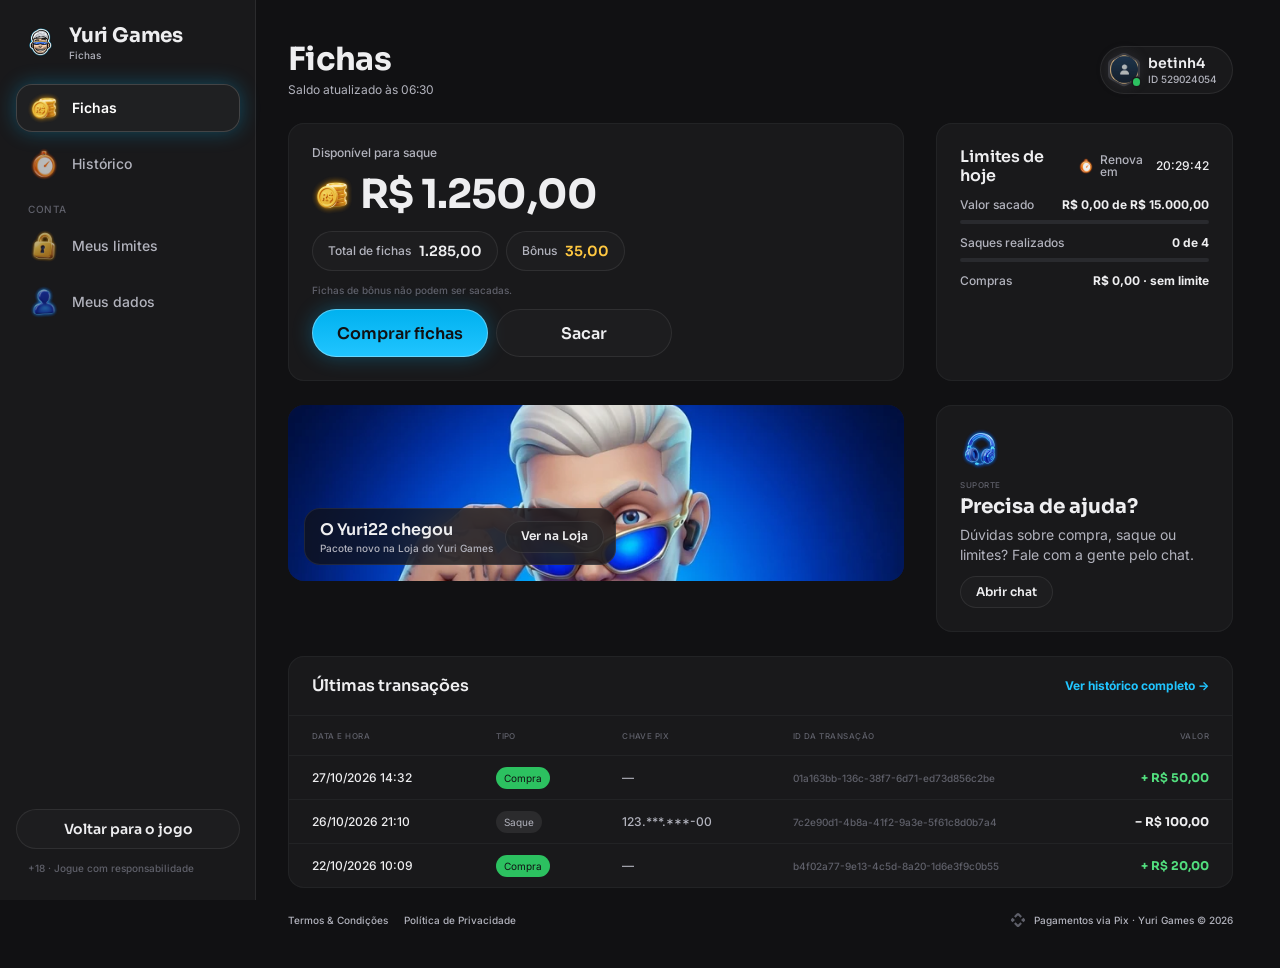
==== commit 60e6eee0: "Header: saldo com dropdown (Saldo total, geral, Bônus, Bônus Fidelidade, livre pra saque, Sacar | Co" ====
--- a/fichas/index.html
+++ b/fichas/index.html
@@ -10,9 +10,9 @@
 <link rel="preconnect" href="https://fonts.googleapis.com">
 <link rel="preconnect" href="https://fonts.gstatic.com" crossorigin>
 <link rel="stylesheet" href="https://fonts.googleapis.com/css2?family=Inter:wght@400;500;600;700&family=Sora:wght@600;700;800&display=swap">
-<link rel="stylesheet" href="../css/tokens.css?v=20261027h">
-<link rel="stylesheet" href="../css/ui.css?v=20261027h">
-<link rel="stylesheet" href="fichas.css?v=20261027h">
+<link rel="stylesheet" href="../css/tokens.css?v=20261117d">
+<link rel="stylesheet" href="../css/ui.css?v=20261117d">
+<link rel="stylesheet" href="fichas.css?v=20261117d">
 </head>
 <body>
 <svg width="0" height="0" style="position:absolute" aria-hidden="true">
@@ -35,6 +35,6 @@
 <div class="veil" id="veil" hidden><section class="drawer" id="drawer" role="dialog" aria-modal="true"></section></div>
 <div class="toast" id="toast"><span class="hint-pill" id="toastTxt"></span></div>
 
-<script src="fichas.js?v=20261027h"></script>
+<script src="fichas.js?v=20261117d"></script>
 </body>
 </html>
--- a/css/tokens.css
+++ b/css/tokens.css
@@ -40,6 +40,7 @@
   --stake-padrao-top:#00547b; --stake-padrao-bottom:#002c43; --stake-iniciante-top:#1f9a4a; --stake-iniciante-bottom:#1f502c;
   --table-card-top:#1f5a4a; --table-card-bottom:#0f2e2a; --table-stake:#ffc841;
   --plus-bg:#52de7e; --plus-icon:#111113;
+  --btn-success-top:#52de7e; --btn-success-bg:#1f9a4a; /* DS button-glass ☰ Type=Success (Comprar) */
   /* cards */
   --card-face:#ffffff; --card-border:#9ea2a4; --suit-red:#c72c3d; --suit-black:#141922; --back-top:#006693; --back-bottom:#003856;
   /* seat timer */
--- a/css/ui.css
+++ b/css/ui.css
@@ -8,6 +8,7 @@
 [role="button"]{cursor:pointer;-webkit-tap-highlight-color:transparent;-webkit-user-select:none;user-select:none;outline:0}
 input{font:inherit;color:inherit;border:0;background:none;outline:0;padding:0;margin:0;min-width:0}
 img,video{display:block;max-width:100%;user-select:none;-webkit-user-drag:none}
+video::-webkit-media-controls,video::-webkit-media-controls-start-playback-button,video::-webkit-media-controls-overlay-play-button{display:none!important;-webkit-appearance:none} /* sem botão de play: os vídeos são fundo */
 svg{display:block}
 [hidden]{display:none!important}
 .ic{flex:none;object-fit:contain;pointer-events:none}
@@ -50,6 +51,45 @@
 .cpill.bonus .t b{color:var(--text-prize)}
 .cpill .plus{width:20px;height:20px;border-radius:10px;background:var(--plus-bg);display:grid;place-items:center;flex:none}
 .cpill .plus svg{width:12px;height:12px;fill:var(--plus-icon)}
+/* saldo com seta: abre o dropdown (DS header-game ◉ Expanded) */
+.cpill .chev{width:20px;height:20px;display:grid;place-items:center;flex:none}
+.cpill .chev svg{width:10px;height:10px;fill:var(--text-muted);transform:rotate(90deg);transition:transform .2s}
+.cpill.open{box-shadow:inset 0 0 0 1px var(--border-strong)} .cpill.open .chev svg{transform:rotate(-90deg)}
+.hdr .hbuy{flex:1;min-width:0}
+/* dropdown do saldo (DS balance-panel) · celular: preso embaixo do header */
+.baldrop{position:absolute;left:0;right:0;top:64px;bottom:0;z-index:45;background:var(--bga-default-75);animation:fade .15s both}
+.balp{display:flex;flex-direction:column;gap:16px;max-height:100%;overflow:auto;padding:16px 16px 24px;background:var(--bg-subtle);border-radius:0 0 24px 24px;box-shadow:inset 0 -1px 0 var(--hl-subtle),0 16px 40px rgba(0,0,0,.4);animation:balIn .22s cubic-bezier(.2,.8,.2,1) both}
+@keyframes balIn{from{transform:translateY(-12px);opacity:0}}
+.balp .top{display:flex;justify-content:space-between;align-items:flex-start}
+.balp .top small{font:500 12px/1.2 var(--f-ui);color:var(--text-muted)}
+.balp .tv{display:flex;align-items:center;gap:8px;margin-top:4px}
+.balp .tv b{font:700 32px/1.2 var(--f-display);letter-spacing:-.02em;font-variant-numeric:tabular-nums}
+.balp .eye,.balp .x{display:grid;place-items:center;width:28px;height:28px}
+.balp .eye svg{width:20px;height:20px;fill:var(--text-muted)}
+.balp .x svg{width:12px;height:12px;fill:var(--text-muted);transform:rotate(-90deg)}
+.balp .rows{display:flex;flex-direction:column;gap:12px}
+.balp .kv{display:flex;justify-content:space-between;gap:12px;font:400 14px/1.4 var(--f-ui);color:var(--text-muted)}
+.balp .kv b{font-weight:400;color:var(--text-default);font-variant-numeric:tabular-nums;text-align:right}
+.balp hr{border:0;height:1px;background:var(--border-muted);margin:0}
+.balp .acts{display:flex;gap:12px} .balp .acts .btn{flex:1}
+/* Bônus Fidelidade (DS _loyalty-bonus): Resgatar quando tem valor · Juntando com a seta que abre as regras */
+.fid{display:flex;flex-direction:column;gap:12px;padding:8px 12px 8px 8px;border-radius:24px;background:var(--bga-strong-50);box-shadow:inset 0 0 0 1px var(--border-muted)}
+.fid.ready{flex-direction:row;align-items:center;gap:8px}
+.fid .ic{width:28px;height:28px;flex:none}
+.fid .t{flex:1;min-width:0;display:flex;flex-direction:column;gap:2px;text-align:left}
+.fid .t b{font:400 14px/1.3 var(--f-ui);color:var(--text-default)}
+.fid .t small{font:500 10px/1.2 var(--f-ui);color:var(--text-muted)}
+.fid .v{font:400 14px/1 var(--f-ui);font-variant-numeric:tabular-nums}
+.fid .row{display:flex;align-items:center;gap:8px;width:100%}
+.fid .chev{width:20px;height:20px;display:grid;place-items:center;flex:none}
+.fid .chev svg{width:10px;height:10px;fill:var(--text-muted);transform:rotate(90deg);transition:transform .2s}
+.fid.open{border-radius:16px;padding:8px 12px 12px 8px} .fid.open .chev svg{transform:rotate(-90deg)}
+.fid .more{display:flex;flex-direction:column;gap:12px}
+.fid .wk{display:flex;flex-direction:column;gap:4px;padding:12px;border-radius:12px;background:var(--bga-default-50);box-shadow:inset 0 0 0 1px var(--border-muted)}
+.fid .wk small{font:500 12px/1.2 var(--f-ui);color:var(--text-muted)}
+.fid .wk b{font:700 20px/1.2 var(--f-display);color:var(--text-prize);font-variant-numeric:tabular-nums}
+.fid p{margin:0;font:400 12px/1.5 var(--f-ui);color:var(--text-muted)}
+.fid .kv{font-size:12px}
 .hbell{position:relative;width:36px;height:36px;border-radius:18px;background:var(--bga-strong-50);box-shadow:inset 0 0 0 1px var(--border-muted);display:grid;place-items:center;flex:none}
 .hbell .ic{width:28px;height:28px}
 .hbell i{position:absolute;left:28px;top:0;width:8px;height:8px;border-radius:50%;background:var(--notification-error)}
@@ -122,6 +162,7 @@
 .btn.m44{height:44px;border-radius:22px}
 .btn.pri{background:linear-gradient(180deg,var(--btn-primary-top),var(--btn-primary-bg));box-shadow:inset 0 0 0 1px var(--hl),0 0 20px var(--glow-info);color:var(--btn-primary-text)}
 .btn.sec{background:var(--bga-strong-50);box-shadow:inset 0 0 0 1px var(--border-muted);color:var(--text-default)}
+.btn.ok{background:linear-gradient(180deg,var(--btn-success-top),var(--btn-success-bg));box-shadow:inset 0 0 0 1px var(--hl),0 0 20px var(--glow-success);color:#fff}
 .btn:disabled,.btn.dis{background:var(--btn-disabled-bg);box-shadow:none;color:var(--btn-disabled-text);pointer-events:none}
 .btn.danger-txt{background:none;box-shadow:none;color:var(--text-error);font:500 14px/1 var(--f-ui)}
 .btn.fill{flex:1;min-width:0}
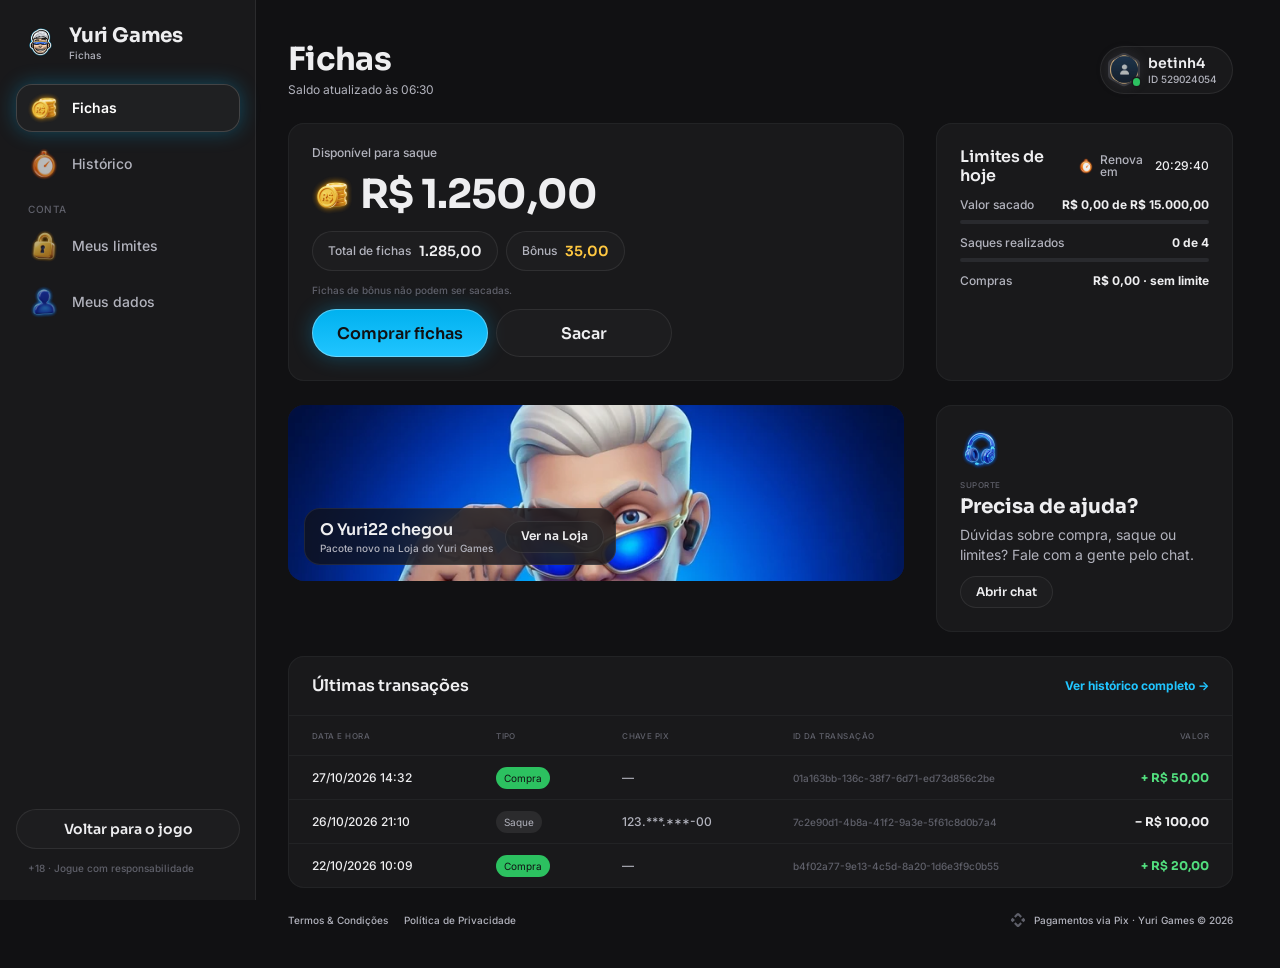
==== commit 98b1d2a9: "Loja como na produção + promoção: pacotes a R$ 9,90 com as famílias da página Skins, pacote da marca" ====
--- a/fichas/index.html
+++ b/fichas/index.html
@@ -10,9 +10,9 @@
 <link rel="preconnect" href="https://fonts.googleapis.com">
 <link rel="preconnect" href="https://fonts.gstatic.com" crossorigin>
 <link rel="stylesheet" href="https://fonts.googleapis.com/css2?family=Inter:wght@400;500;600;700&family=Sora:wght@600;700;800&display=swap">
-<link rel="stylesheet" href="../css/tokens.css?v=20261117d">
-<link rel="stylesheet" href="../css/ui.css?v=20261117d">
-<link rel="stylesheet" href="fichas.css?v=20261117d">
+<link rel="stylesheet" href="../css/tokens.css?v=20261119a">
+<link rel="stylesheet" href="../css/ui.css?v=20261119a">
+<link rel="stylesheet" href="fichas.css?v=20261119a">
 </head>
 <body>
 <svg width="0" height="0" style="position:absolute" aria-hidden="true">
@@ -35,6 +35,6 @@
 <div class="veil" id="veil" hidden><section class="drawer" id="drawer" role="dialog" aria-modal="true"></section></div>
 <div class="toast" id="toast"><span class="hint-pill" id="toastTxt"></span></div>
 
-<script src="fichas.js?v=20261117d"></script>
+<script src="fichas.js?v=20261119a"></script>
 </body>
 </html>
--- a/css/tokens.css
+++ b/css/tokens.css
@@ -36,6 +36,8 @@
   /* crew */
   --crew-engenheiro:#4fb3ff; --crew-comandante:#f5c542; --crew-piloto:#ff5a36; --crew-navegador:#e86bff; --crew-explorador:#4dffb8;
   --crew-bar:#ff9f43; --crew-reis:#34d399; --crew-nobru:#3d8bff; --crew-inhui:#ff4fb0;
+  /* famílias da página Skins (mesma cor da chamada do Truco) */
+  --crew-laje:#ff7f50; --crew-portaria:#3ddc84; --crew-live:#b45cff; --crew-feira:#ffa62b; --crew-navalha:#ff4fb0; --crew-varzea:#5be37d; --crew-oficina:#3db8ff; --crew-posto:#ff3b4a; --crew-fliper:#a45cff; --crew-grau:#4fa3ff; --crew-palpite:#f2b233;
   /* stake / table */
   --stake-padrao-top:#00547b; --stake-padrao-bottom:#002c43; --stake-iniciante-top:#1f9a4a; --stake-iniciante-bottom:#1f502c;
   --table-card-top:#1f5a4a; --table-card-bottom:#0f2e2a; --table-stake:#ffc841;
--- a/css/ui.css
+++ b/css/ui.css
@@ -60,10 +60,9 @@
 .baldrop{position:absolute;left:0;right:0;top:64px;bottom:0;z-index:45;background:var(--bga-default-75);animation:fade .15s both}
 .balp{display:flex;flex-direction:column;gap:16px;max-height:100%;overflow:auto;padding:16px 16px 24px;background:var(--bg-subtle);border-radius:0 0 24px 24px;box-shadow:inset 0 -1px 0 var(--hl-subtle),0 16px 40px rgba(0,0,0,.4);animation:balIn .22s cubic-bezier(.2,.8,.2,1) both}
 @keyframes balIn{from{transform:translateY(-12px);opacity:0}}
-.balp .top{display:flex;justify-content:space-between;align-items:flex-start}
+.balp .top{display:flex;justify-content:space-between;align-items:center}
 .balp .top small{font:500 12px/1.2 var(--f-ui);color:var(--text-muted)}
-.balp .tv{display:flex;align-items:center;gap:8px;margin-top:4px}
-.balp .tv b{font:700 32px/1.2 var(--f-display);letter-spacing:-.02em;font-variant-numeric:tabular-nums}
+.balp .tv{display:flex;align-items:center;gap:4px}
 .balp .eye,.balp .x{display:grid;place-items:center;width:28px;height:28px}
 .balp .eye svg{width:20px;height:20px;fill:var(--text-muted)}
 .balp .x svg{width:12px;height:12px;fill:var(--text-muted);transform:rotate(-90deg)}
